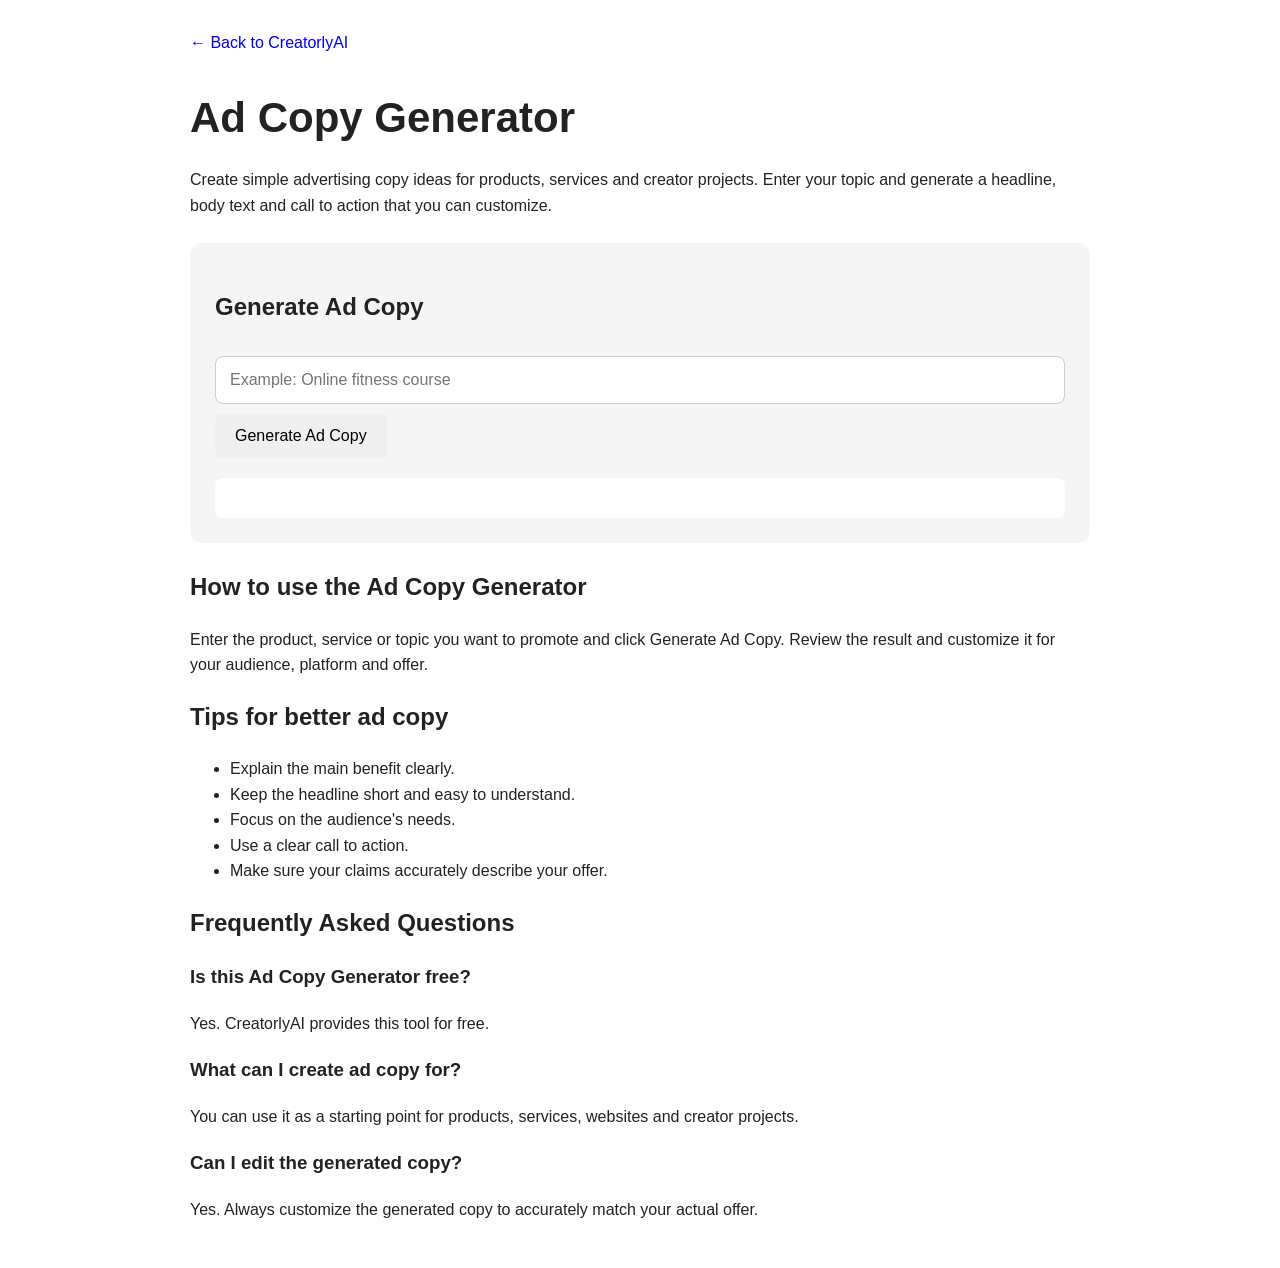
==== ad-copy-generator/index.html @ 6c11a018 "Add index.html for Ad Copy Generator tool" ====
<!DOCTYPE html>
<html lang="en">
<head>
  <meta charset="UTF-8">
  <meta name="viewport" content="width=device-width, initial-scale=1.0">

  <title>Ad Copy Generator | CreatorlyAI</title>
  <meta name="description" content="Create simple advertising copy ideas with CreatorlyAI's free Ad Copy Generator. Enter your product or topic and generate a headline, body and call to action.">

  <link rel="canonical" href="https://creatorlyai-search-console-ready.vercel.app/ad-copy-generator/">

  <style>
    body {
      font-family: Arial, sans-serif;
      max-width: 900px;
      margin: auto;
      padding: 30px 20px;
      line-height: 1.6;
      color: #222;
    }

    h1 {
      font-size: 42px;
      margin-bottom: 10px;
    }

    .box {
      background: #f5f5f5;
      padding: 25px;
      border-radius: 12px;
      margin: 25px 0;
    }

    input {
      width: 100%;
      padding: 14px;
      font-size: 16px;
      box-sizing: border-box;
      margin: 10px 0;
      border: 1px solid #ccc;
      border-radius: 8px;
    }

    button {
      padding: 13px 20px;
      border: 0;
      border-radius: 8px;
      cursor: pointer;
      font-size: 16px;
    }

    #result {
      white-space: pre-line;
      background: white;
      padding: 20px;
      border-radius: 8px;
      margin-top: 20px;
    }

    a {
      text-decoration: none;
    }
  </style>
</head>

<body>

  <a href="/">← Back to CreatorlyAI</a>

  <h1>Ad Copy Generator</h1>

  <p>
    Create simple advertising copy ideas for products, services and creator
    projects. Enter your topic and generate a headline, body text and call
    to action that you can customize.
  </p>

  <div class="box">
    <h2>Generate Ad Copy</h2>

    <input
      id="topic"
      type="text"
      placeholder="Example: Online fitness course"
    >

    <button onclick="generateAd()">Generate Ad Copy</button>

    <div id="result"></div>
  </div>

  <h2>How to use the Ad Copy Generator</h2>

  <p>
    Enter the product, service or topic you want to promote and click
    Generate Ad Copy. Review the result and customize it for your audience,
    platform and offer.
  </p>

  <h2>Tips for better ad copy</h2>

  <ul>
    <li>Explain the main benefit clearly.</li>
    <li>Keep the headline short and easy to understand.</li>
    <li>Focus on the audience's needs.</li>
    <li>Use a clear call to action.</li>
    <li>Make sure your claims accurately describe your offer.</li>
  </ul>

  <h2>Frequently Asked Questions</h2>

  <h3>Is this Ad Copy Generator free?</h3>
  <p>Yes. CreatorlyAI provides this tool for free.</p>

  <h3>What can I create ad copy for?</h3>
  <p>You can use it as a starting point for products, services, websites and creator projects.</p>

  <h3>Can I edit the generated copy?</h3>
  <p>Yes. Always customize the generated copy to accurately match your actual offer.</p>

  <script>
    function generateAd() {
      const topic = document.getElementById("topic").value.trim();
      const result = document.getElementById("result");

      if (!topic) {
        result.textContent = "Please enter a topic first.";
        return;
      }

      result.textContent =
        "HEADLINE: Make " + topic + " easier today\n\n" +
        "BODY: Discover a simple way to get started with " + topic +
        ". Save time, focus on what matters and take the next step with confidence.\n\n" +
        "CTA: Get Started";
    }
  </script>

</body>
</html>
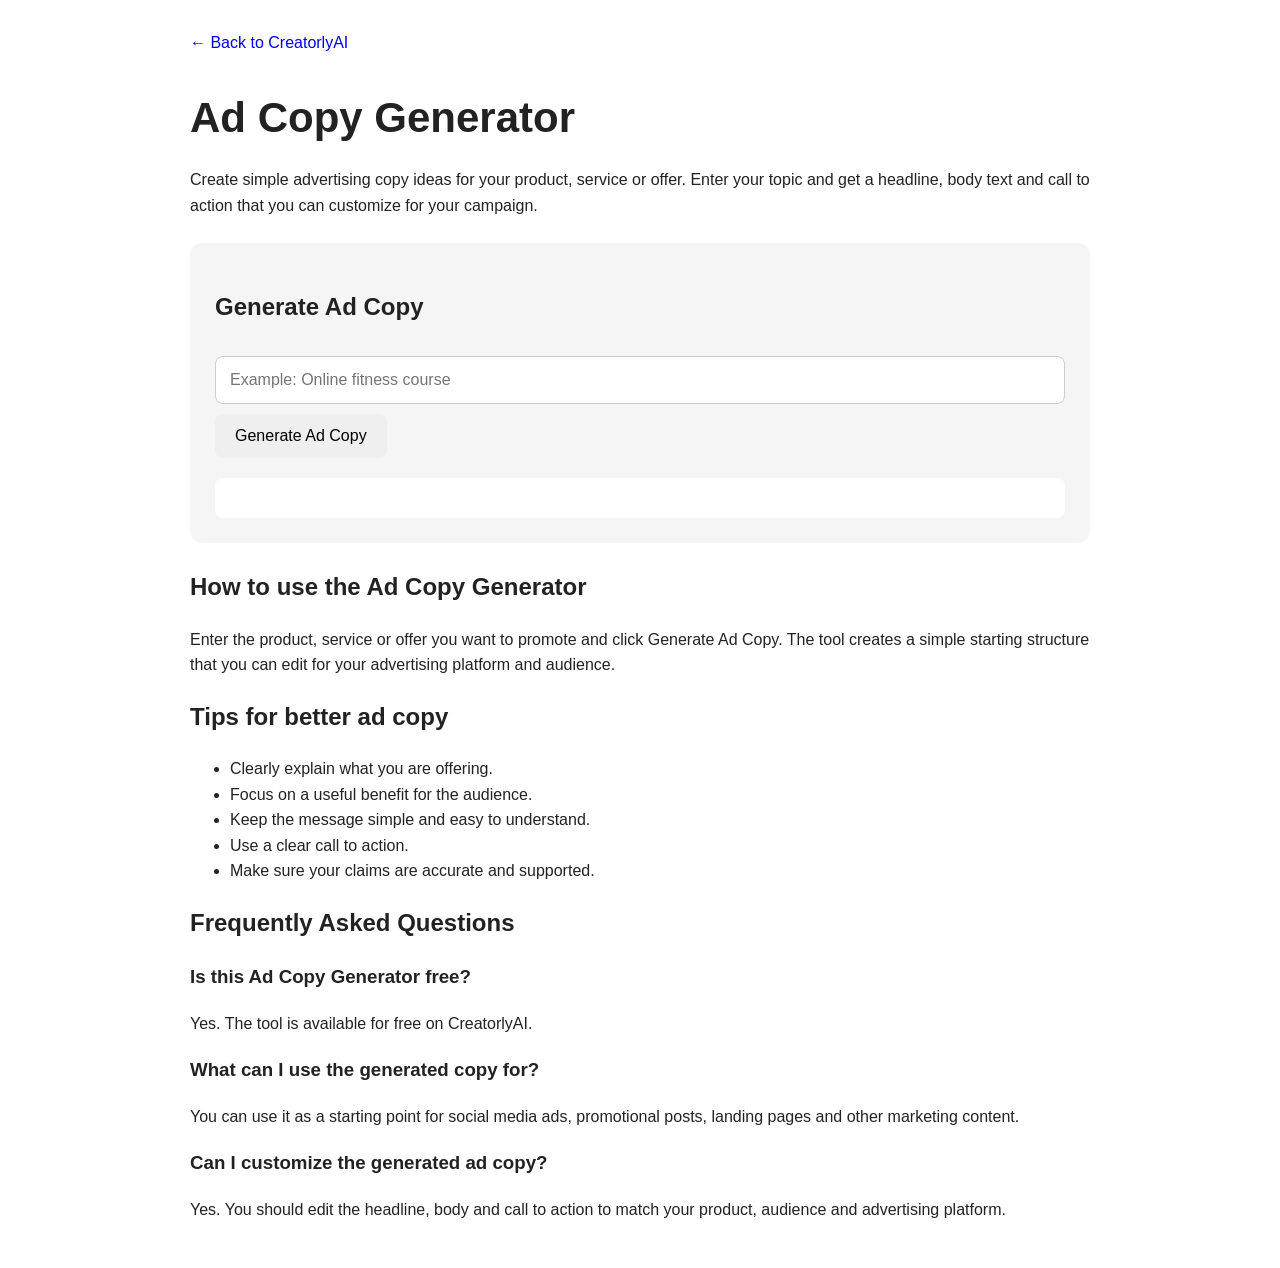
==== commit 1bf701fc: "Refactor ad copy generator HTML structure and content Updated the ad copy generator's HTML for impro" ====
--- a/ad-copy-generator/index.html
+++ b/ad-copy-generator/index.html
@@ -5,9 +5,31 @@
   <meta name="viewport" content="width=device-width, initial-scale=1.0">
 
   <title>Ad Copy Generator | CreatorlyAI</title>
-  <meta name="description" content="Create simple advertising copy ideas with CreatorlyAI's free Ad Copy Generator. Enter your product or topic and generate a headline, body and call to action.">
+  <meta name="description" content="Create simple advertising copy ideas with CreatorlyAI's free Ad Copy Generator. Enter your product or topic and get a headline, body and call to action.">
 
   <link rel="canonical" href="https://creatorlyai-search-console-ready.vercel.app/ad-copy-generator/">
+
+  <!-- Breadcrumb structured data -->
+  <script type="application/ld+json">
+  {
+    "@context": "https://schema.org",
+    "@type": "BreadcrumbList",
+    "itemListElement": [
+      {
+        "@type": "ListItem",
+        "position": 1,
+        "name": "CreatorlyAI",
+        "item": "https://creatorlyai-search-console-ready.vercel.app/"
+      },
+      {
+        "@type": "ListItem",
+        "position": 2,
+        "name": "Ad Copy Generator",
+        "item": "https://creatorlyai-search-console-ready.vercel.app/ad-copy-generator/"
+      }
+    ]
+  }
+  </script>
 
   <style>
     body {
@@ -70,9 +92,9 @@
   <h1>Ad Copy Generator</h1>
 
   <p>
-    Create simple advertising copy ideas for products, services and creator
-    projects. Enter your topic and generate a headline, body text and call
-    to action that you can customize.
+    Create simple advertising copy ideas for your product, service or offer.
+    Enter your topic and get a headline, body text and call to action that
+    you can customize for your campaign.
   </p>
 
   <div class="box">
@@ -84,7 +106,7 @@
       placeholder="Example: Online fitness course"
     >
 
-    <button onclick="generateAd()">Generate Ad Copy</button>
+    <button onclick="generateAdCopy()">Generate Ad Copy</button>
 
     <div id="result"></div>
   </div>
@@ -92,34 +114,42 @@
   <h2>How to use the Ad Copy Generator</h2>
 
   <p>
-    Enter the product, service or topic you want to promote and click
-    Generate Ad Copy. Review the result and customize it for your audience,
-    platform and offer.
+    Enter the product, service or offer you want to promote and click
+    Generate Ad Copy. The tool creates a simple starting structure that
+    you can edit for your advertising platform and audience.
   </p>
 
   <h2>Tips for better ad copy</h2>
 
   <ul>
-    <li>Explain the main benefit clearly.</li>
-    <li>Keep the headline short and easy to understand.</li>
-    <li>Focus on the audience's needs.</li>
+    <li>Clearly explain what you are offering.</li>
+    <li>Focus on a useful benefit for the audience.</li>
+    <li>Keep the message simple and easy to understand.</li>
     <li>Use a clear call to action.</li>
-    <li>Make sure your claims accurately describe your offer.</li>
+    <li>Make sure your claims are accurate and supported.</li>
   </ul>
 
   <h2>Frequently Asked Questions</h2>
 
   <h3>Is this Ad Copy Generator free?</h3>
-  <p>Yes. CreatorlyAI provides this tool for free.</p>
+  <p>
+    Yes. The tool is available for free on CreatorlyAI.
+  </p>
 
-  <h3>What can I create ad copy for?</h3>
-  <p>You can use it as a starting point for products, services, websites and creator projects.</p>
+  <h3>What can I use the generated copy for?</h3>
+  <p>
+    You can use it as a starting point for social media ads, promotional
+    posts, landing pages and other marketing content.
+  </p>
 
-  <h3>Can I edit the generated copy?</h3>
-  <p>Yes. Always customize the generated copy to accurately match your actual offer.</p>
+  <h3>Can I customize the generated ad copy?</h3>
+  <p>
+    Yes. You should edit the headline, body and call to action to match
+    your product, audience and advertising platform.
+  </p>
 
   <script>
-    function generateAd() {
+    function generateAdCopy() {
       const topic = document.getElementById("topic").value.trim();
       const result = document.getElementById("result");
 
@@ -129,9 +159,9 @@
       }
 
       result.textContent =
-        "HEADLINE: Make " + topic + " easier today\n\n" +
-        "BODY: Discover a simple way to get started with " + topic +
-        ". Save time, focus on what matters and take the next step with confidence.\n\n" +
+        "Headline: Make " + topic + " easier today\n\n" +
+        "Body: Save time and get started with a simple solution for " +
+        topic + ". Try it now and see the difference.\n\n" +
         "CTA: Get Started";
     }
   </script>
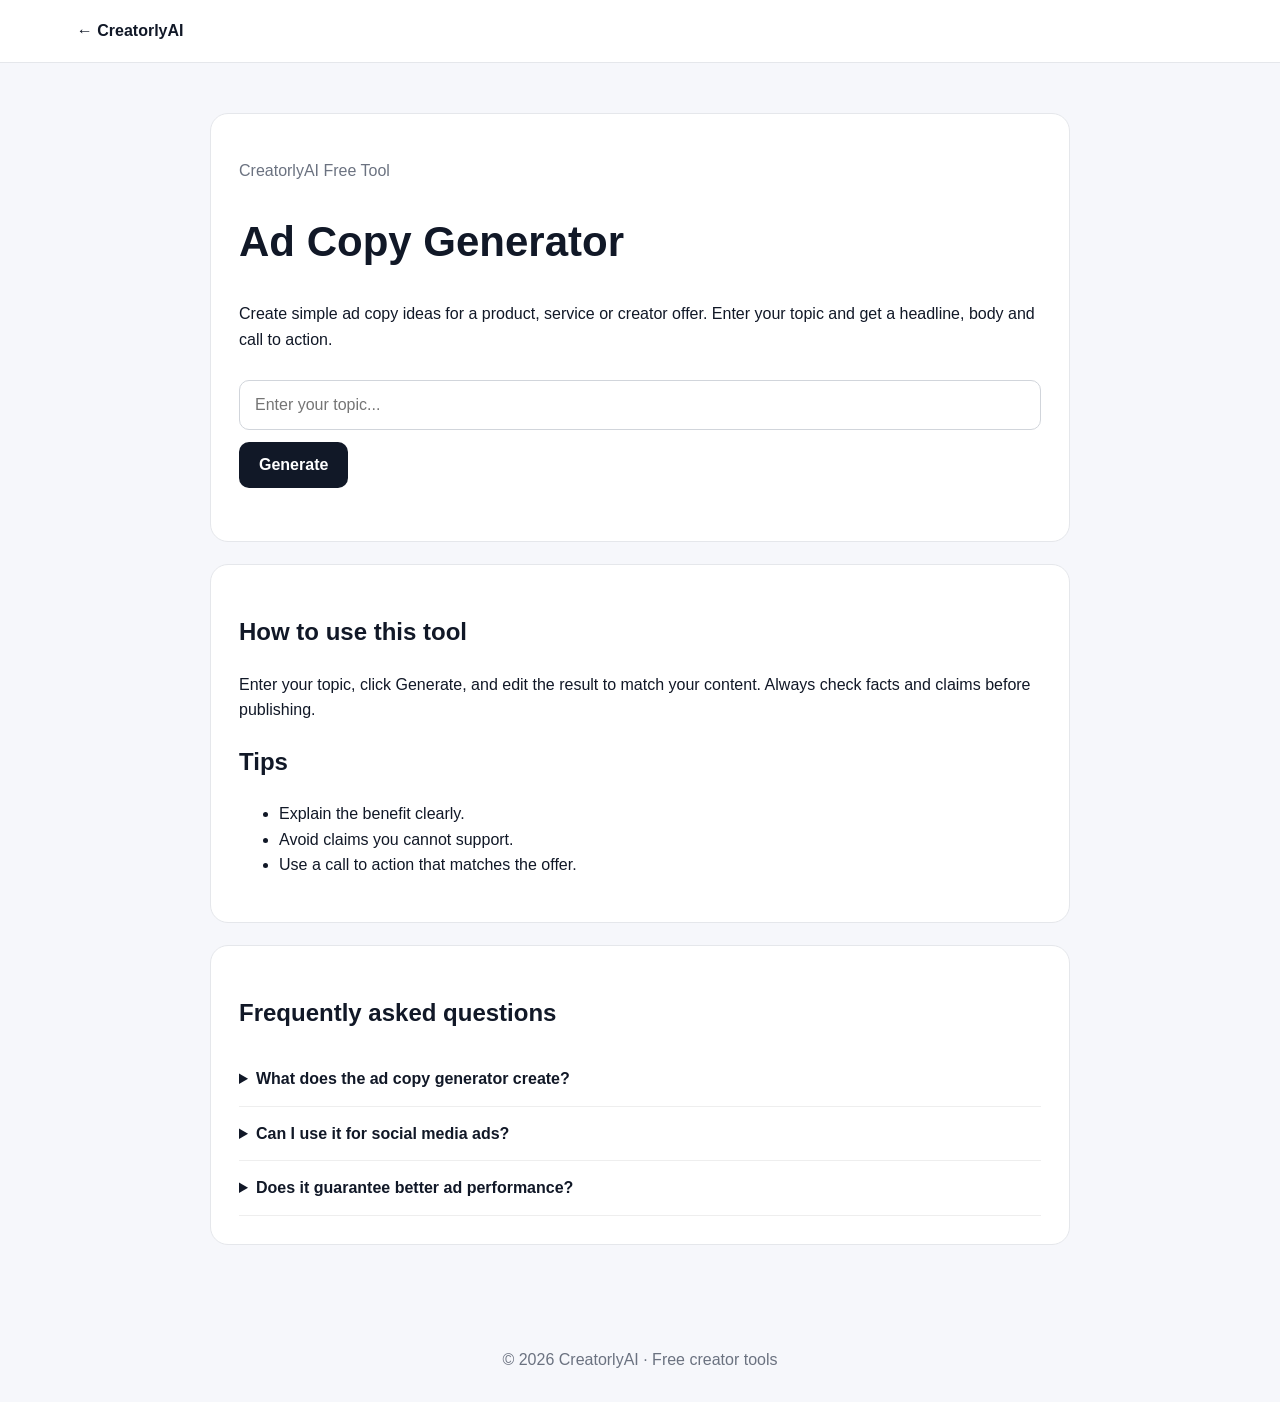
==== commit af1093d2: "Refactor ad copy generator HTML structure and styles" ====
--- a/ad-copy-generator/index.html
+++ b/ad-copy-generator/index.html
@@ -1,170 +1,19 @@
-<!DOCTYPE html>
-<html lang="en">
-<head>
-  <meta charset="UTF-8">
-  <meta name="viewport" content="width=device-width, initial-scale=1.0">
-
-  <title>Ad Copy Generator | CreatorlyAI</title>
-  <meta name="description" content="Create simple advertising copy ideas with CreatorlyAI's free Ad Copy Generator. Enter your product or topic and get a headline, body and call to action.">
-
-  <link rel="canonical" href="https://creatorlyai-search-console-ready.vercel.app/ad-copy-generator/">
-
-  <!-- Breadcrumb structured data -->
-  <script type="application/ld+json">
-  {
-    "@context": "https://schema.org",
-    "@type": "BreadcrumbList",
-    "itemListElement": [
-      {
-        "@type": "ListItem",
-        "position": 1,
-        "name": "CreatorlyAI",
-        "item": "https://creatorlyai-search-console-ready.vercel.app/"
-      },
-      {
-        "@type": "ListItem",
-        "position": 2,
-        "name": "Ad Copy Generator",
-        "item": "https://creatorlyai-search-console-ready.vercel.app/ad-copy-generator/"
-      }
-    ]
-  }
-  </script>
-
-  <style>
-    body {
-      font-family: Arial, sans-serif;
-      max-width: 900px;
-      margin: auto;
-      padding: 30px 20px;
-      line-height: 1.6;
-      color: #222;
-    }
-
-    h1 {
-      font-size: 42px;
-      margin-bottom: 10px;
-    }
-
-    .box {
-      background: #f5f5f5;
-      padding: 25px;
-      border-radius: 12px;
-      margin: 25px 0;
-    }
-
-    input {
-      width: 100%;
-      padding: 14px;
-      font-size: 16px;
-      box-sizing: border-box;
-      margin: 10px 0;
-      border: 1px solid #ccc;
-      border-radius: 8px;
-    }
-
-    button {
-      padding: 13px 20px;
-      border: 0;
-      border-radius: 8px;
-      cursor: pointer;
-      font-size: 16px;
-    }
-
-    #result {
-      white-space: pre-line;
-      background: white;
-      padding: 20px;
-      border-radius: 8px;
-      margin-top: 20px;
-    }
-
-    a {
-      text-decoration: none;
-    }
-  </style>
-</head>
-
-<body>
-
-  <a href="/">← Back to CreatorlyAI</a>
-
-  <h1>Ad Copy Generator</h1>
-
-  <p>
-    Create simple advertising copy ideas for your product, service or offer.
-    Enter your topic and get a headline, body text and call to action that
-    you can customize for your campaign.
-  </p>
-
-  <div class="box">
-    <h2>Generate Ad Copy</h2>
-
-    <input
-      id="topic"
-      type="text"
-      placeholder="Example: Online fitness course"
-    >
-
-    <button onclick="generateAdCopy()">Generate Ad Copy</button>
-
-    <div id="result"></div>
-  </div>
-
-  <h2>How to use the Ad Copy Generator</h2>
-
-  <p>
-    Enter the product, service or offer you want to promote and click
-    Generate Ad Copy. The tool creates a simple starting structure that
-    you can edit for your advertising platform and audience.
-  </p>
-
-  <h2>Tips for better ad copy</h2>
-
-  <ul>
-    <li>Clearly explain what you are offering.</li>
-    <li>Focus on a useful benefit for the audience.</li>
-    <li>Keep the message simple and easy to understand.</li>
-    <li>Use a clear call to action.</li>
-    <li>Make sure your claims are accurate and supported.</li>
-  </ul>
-
-  <h2>Frequently Asked Questions</h2>
-
-  <h3>Is this Ad Copy Generator free?</h3>
-  <p>
-    Yes. The tool is available for free on CreatorlyAI.
-  </p>
-
-  <h3>What can I use the generated copy for?</h3>
-  <p>
-    You can use it as a starting point for social media ads, promotional
-    posts, landing pages and other marketing content.
-  </p>
-
-  <h3>Can I customize the generated ad copy?</h3>
-  <p>
-    Yes. You should edit the headline, body and call to action to match
-    your product, audience and advertising platform.
-  </p>
-
-  <script>
-    function generateAdCopy() {
-      const topic = document.getElementById("topic").value.trim();
-      const result = document.getElementById("result");
-
-      if (!topic) {
-        result.textContent = "Please enter a topic first.";
-        return;
-      }
-
-      result.textContent =
-        "Headline: Make " + topic + " easier today\n\n" +
-        "Body: Save time and get started with a simple solution for " +
-        topic + ". Try it now and see the difference.\n\n" +
-        "CTA: Get Started";
-    }
-  </script>
-
-</body>
-</html>
+<!doctype html><html lang="en"><head>
+<meta charset="utf-8"><meta name="viewport" content="width=device-width,initial-scale=1">
+<title>Ad Copy Generator | CreatorlyAI</title><meta name="description" content="Create simple advertising copy ideas with CreatorlyAI's free Ad Copy Generator. Enter your product or topic and get a headline, body and call to action.">
+<link rel="canonical" href="https://creatorlyai-search-console-ready.vercel.app/ad-copy-generator/">
+<script type="application/ld+json">{"@context":"https://schema.org","@type":"BreadcrumbList","itemListElement":[{"@type":"ListItem","position":1,"name":"CreatorlyAI","item":"https://creatorlyai-search-console-ready.vercel.app/"},{"@type":"ListItem","position":2,"name":"Ad Copy Generator","item":"https://creatorlyai-search-console-ready.vercel.app/ad-copy-generator/"}]}</script>
+<style>*{box-sizing:border-box}body{margin:0;font-family:Arial,sans-serif;background:#f6f7fb;color:#111827;line-height:1.6}nav{padding:18px 6%;background:#fff;border-bottom:1px solid #e5e7eb}nav a{text-decoration:none;color:#111827;font-weight:700}main{max-width:900px;margin:auto;padding:50px 20px}.card{background:#fff;border:1px solid #e5e7eb;border-radius:18px;padding:28px;margin-bottom:22px}h1{font-size:42px;line-height:1.15}input{width:100%;padding:15px;border:1px solid #d1d5db;border-radius:10px;font-size:16px;margin:12px 0}button{border:0;border-radius:10px;padding:14px 20px;font-size:16px;font-weight:700;cursor:pointer;background:#111827;color:#fff}.result-item{padding:14px 0;border-bottom:1px solid #eee}details{padding:14px 0;border-bottom:1px solid #eee}summary{cursor:pointer;font-weight:700}footer{text-align:center;padding:30px;color:#6b7280}.small{color:#6b7280}</style>
+</head><body><nav><a href="https://creatorlyai-search-console-ready.vercel.app/">← CreatorlyAI</a></nav><main>
+<section class="card"><p class="small">CreatorlyAI Free Tool</p><h1>Ad Copy Generator</h1><p>Create simple ad copy ideas for a product, service or creator offer. Enter your topic and get a headline, body and call to action.</p>
+<input id="topic" placeholder="Enter your topic..." aria-label="Enter your topic"><button id="generate">Generate</button><div id="result" style="margin-top:25px"></div></section>
+<section class="card"><h2>How to use this tool</h2><p>Enter your topic, click Generate, and edit the result to match your content. Always check facts and claims before publishing.</p><h2>Tips</h2><ul><li>Explain the benefit clearly.</li><li>Avoid claims you cannot support.</li><li>Use a call to action that matches the offer.</li></ul></section>
+<section class="card"><h2>Frequently asked questions</h2><details><summary>What does the ad copy generator create?</summary><p>It creates a headline, short body copy and call to action as a starting point for an advertisement.</p></details><details><summary>Can I use it for social media ads?</summary><p>Yes. You can adapt the generated copy for social media and other advertising formats.</p></details><details><summary>Does it guarantee better ad performance?</summary><p>No. Results depend on the offer, audience, creative, targeting and many other factors.</p></details></section></main>
+<footer>© 2026 CreatorlyAI · Free creator tools</footer>
+<script>
+const TEMPLATES=['HEADLINE: Make {x} simpler.', 'BODY: Discover a simple way to get started with {x}. See what it can do and decide if it fits your needs.', 'CTA: Learn more today.'];
+function escapeHtml(s){return String(s).replace(/[&<>"']/g,m=>({"&":"&amp;","<":"&lt;",">":"&gt;",'"':"&quot;","'":"&#039;"}[m]));}
+function show(data){document.getElementById('result').innerHTML='<h2>Generated ideas</h2>'+data.map(x=>'<div class="result-item">'+escapeHtml(x)+'</div>').join('');}
+document.getElementById('generate').addEventListener('click',()=>{const x=document.getElementById('topic').value.trim();if(!x){document.getElementById('result').innerHTML='<p>Enter a topic first.</p>';return;}show(TEMPLATES.map(s=>s.replaceAll('{x}',x).replaceAll('{base}',x.toLowerCase().replace(/[^a-z0-9]/g,''))));});
+document.getElementById('topic').addEventListener('keydown',e=>{if(e.key==='Enter')document.getElementById('generate').click();});
+</script></body></html>
